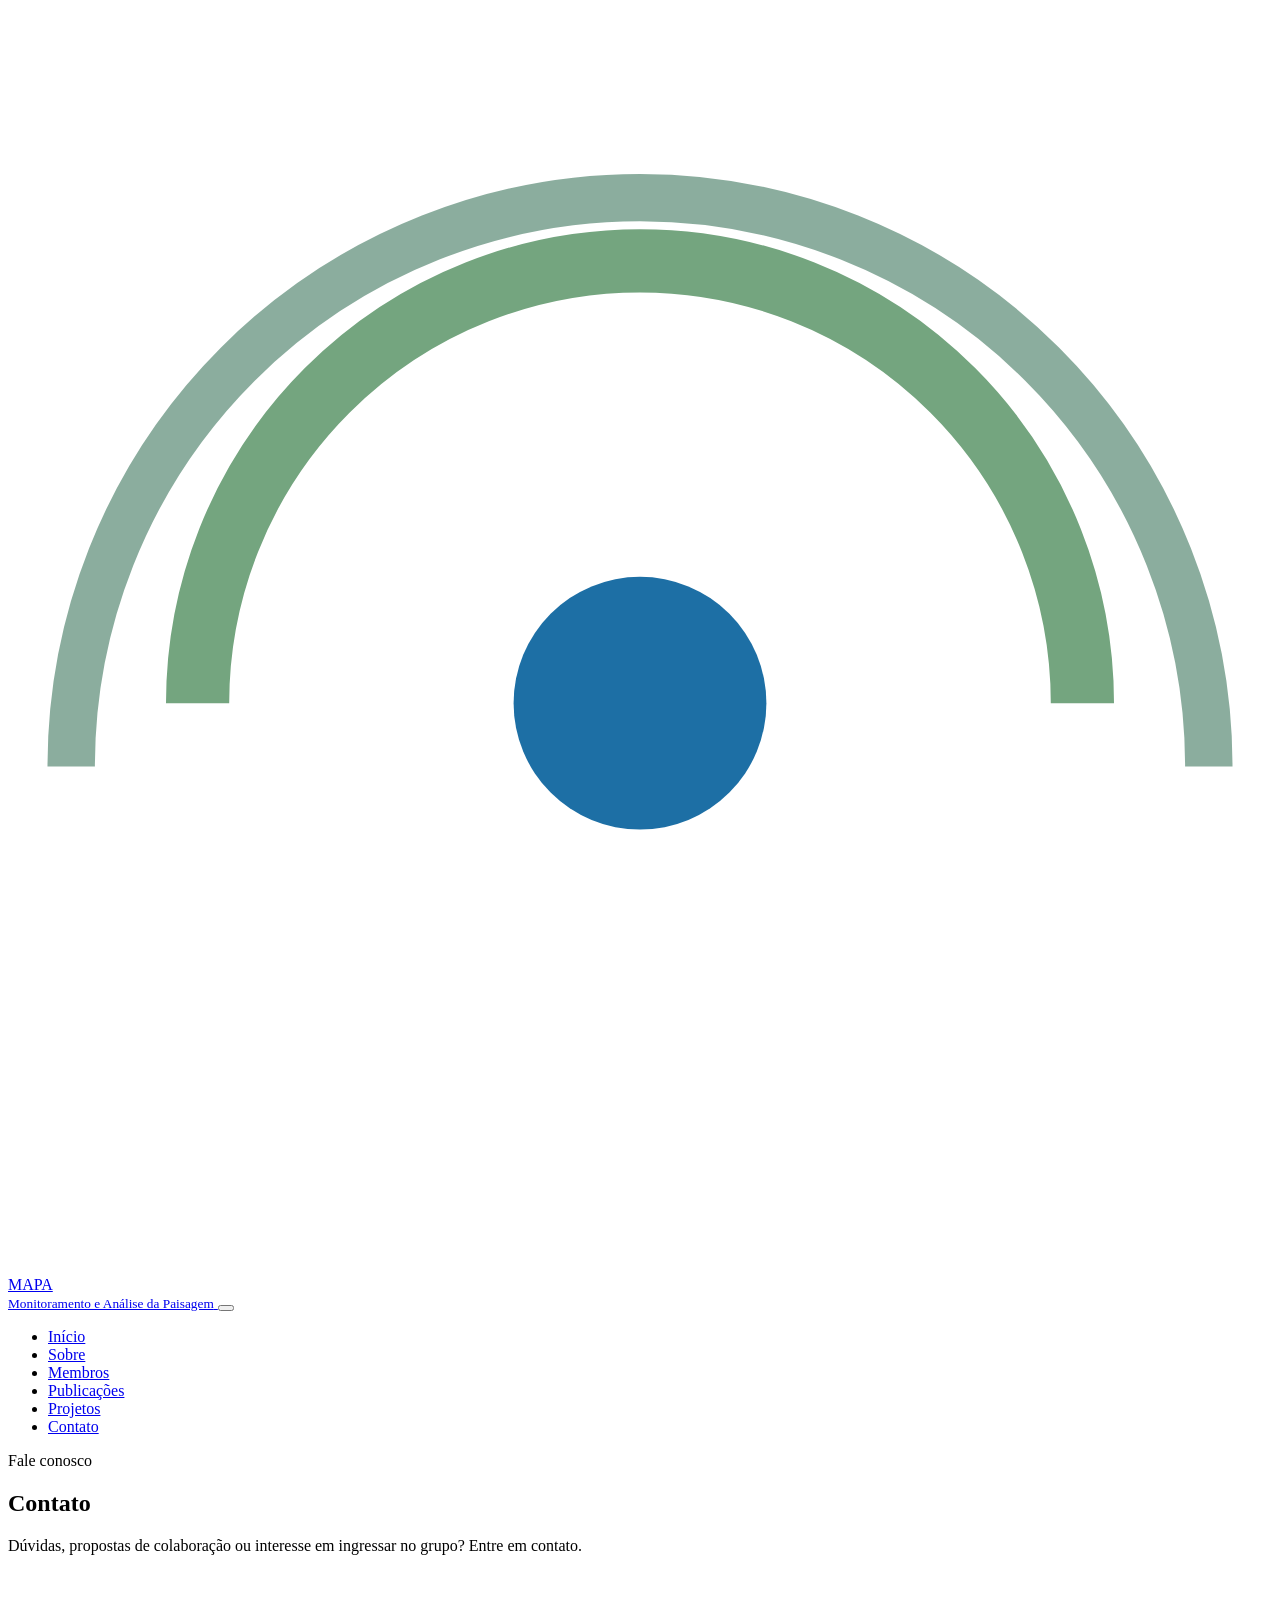
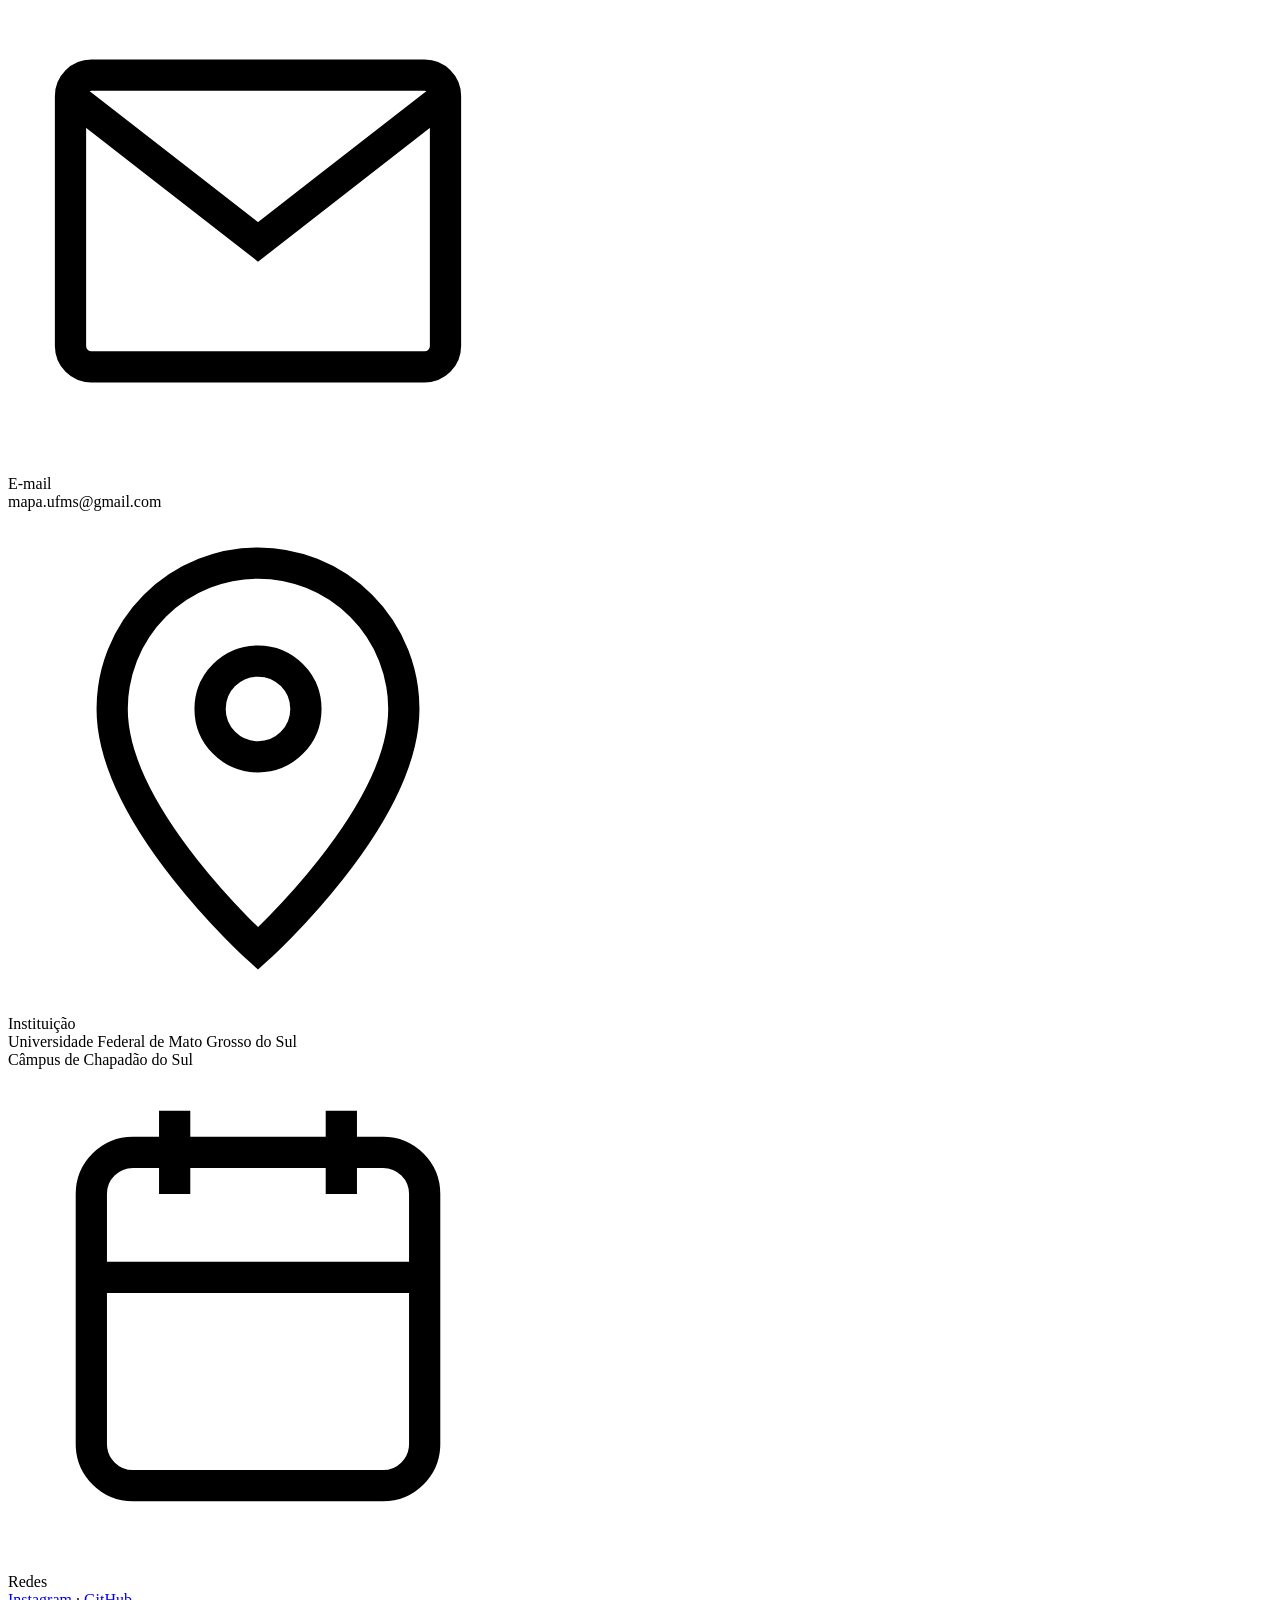
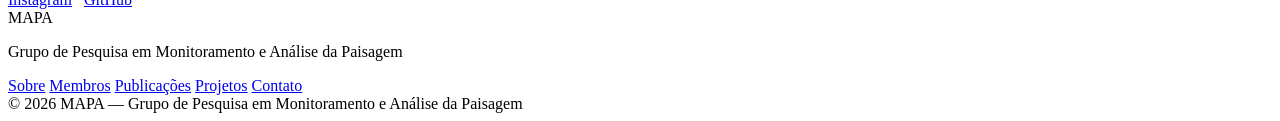
==== contato.html @ 9a860856 "Update contato.html" ====
<!DOCTYPE html>
<html lang="pt-BR">
<head>
<meta charset="UTF-8">
<meta name="viewport" content="width=device-width, initial-scale=1.0">
<title>Contato · MAPA</title>
<meta name="description" content="Fale com o grupo de pesquisa MAPa.">
<link rel="preconnect" href="https://fonts.googleapis.com">
<link rel="stylesheet" href="css/style.css">
</head>
<body>

<header class="site-header">
  <div class="wrap">
    <a href="index.html" class="brand">
      <svg class="brand-mark" viewBox="0 0 40 40" fill="none" xmlns="http://www.w3.org/2000/svg" aria-hidden="true">
        <path d="M2 24a18 18 0 1 1 36 0" stroke="#2D6A4F" stroke-width="1.5" opacity="0.55"/>
        <path d="M6 22a14 14 0 1 1 28 0" stroke="#74A57F" stroke-width="2"/>
        <circle cx="20" cy="22" r="4" fill="#1D6FA5"/>
      </svg>
      <span>MAPA<br><small>Monitoramento e Análise da Paisagem</small></span>
    </a>
    <button class="nav-toggle" aria-label="Abrir menu"><span></span><span></span><span></span></button>
    <nav class="primary-nav">
      <ul>
        <li><a href="index.html">Início</a></li>
        <li><a href="sobre.html">Sobre</a></li>
        <li><a href="membros.html">Membros</a></li>
        <li><a href="publicacoes.html">Publicações</a></li>
        <li><a href="projetos.html">Projetos</a></li>
        <li><a href="contato.html" class="active">Contato</a></li>
      </ul>
    </nav>
  </div>
</header>

<section class="page-hero">
  <div class="wrap">
    <div class="eyebrow">Fale conosco</div>
    <h1>Contato</h1>
    <p>Dúvidas, propostas de colaboração ou interesse em ingressar no grupo? Entre em contato.</p>
  </div>
</section>

<section class="section">
  <div class="wrap">
    <div class="contact-grid" style="grid-template-columns: 1fr; max-width: 500px;">
      <div>
        <div class="contact-item">
          <svg class="icon" viewBox="0 0 24 24" fill="none" xmlns="http://www.w3.org/2000/svg"><path d="M3 6l9 7 9-7" stroke="currentColor" stroke-width="1.5"/><rect x="3" y="5" width="18" height="14" rx="1" stroke="currentColor" stroke-width="1.5"/></svg>
          <div>
            <div class="label">E-mail</div>
            <div class="value">mapa.ufms@gmail.com</div>
          </div>
        </div>
        <div class="contact-item">
          <svg class="icon" viewBox="0 0 24 24" fill="none" xmlns="http://www.w3.org/2000/svg"><path d="M12 21s7-6.3 7-11.5A7 7 0 0 0 5 9.5C5 14.7 12 21 12 21z" stroke="currentColor" stroke-width="1.5"/><circle cx="12" cy="9.5" r="2.3" stroke="currentColor" stroke-width="1.5"/></svg>
          <div>
            <div class="label">Instituição</div>
            <div class="value">
              Universidade Federal de Mato Grosso do Sul<br>
              Câmpus de Chapadão do Sul
            </div>
          </div>
        </div>
        <div class="contact-item">
          <svg class="icon" viewBox="0 0 24 24" fill="none" xmlns="http://www.w3.org/2000/svg"><rect x="4" y="4" width="16" height="16" rx="2" stroke="currentColor" stroke-width="1.5"/><path d="M8 2v4M16 2v4M4 10h16" stroke="currentColor" stroke-width="1.5"/></svg>
          <div>
            <div class="label">Redes</div>
            <div class="value"><a href="www.instagram.com/mapa.ufms" style="text-decoration:underline;">Instagram</a> · <a href="https://github.com/MAPALab" target="_blank" style="text-decoration:underline;">GitHub</a></div>
          </div>
        </div>
      </div>
    </div>
  </div>
</section>

<footer class="site-footer">
  <div class="wrap">
    <div>
      <div class="foot-brand">MAPA</div>
      <p>Grupo de Pesquisa em Monitoramento e Análise da Paisagem</p>
    </div>
    <div class="foot-links">
      <a href="sobre.html">Sobre</a>
      <a href="membros.html">Membros</a>
      <a href="publicacoes.html">Publicações</a>
      <a href="projetos.html">Projetos</a>
      <a href="contato.html">Contato</a>
    </div>
  </div>
  <div class="wrap foot-bottom">
    © 2026 MAPA — Grupo de Pesquisa em Monitoramento e Análise da Paisagem
  </div>
</footer>

<script src="js/main.js"></script>
</body>
</html>
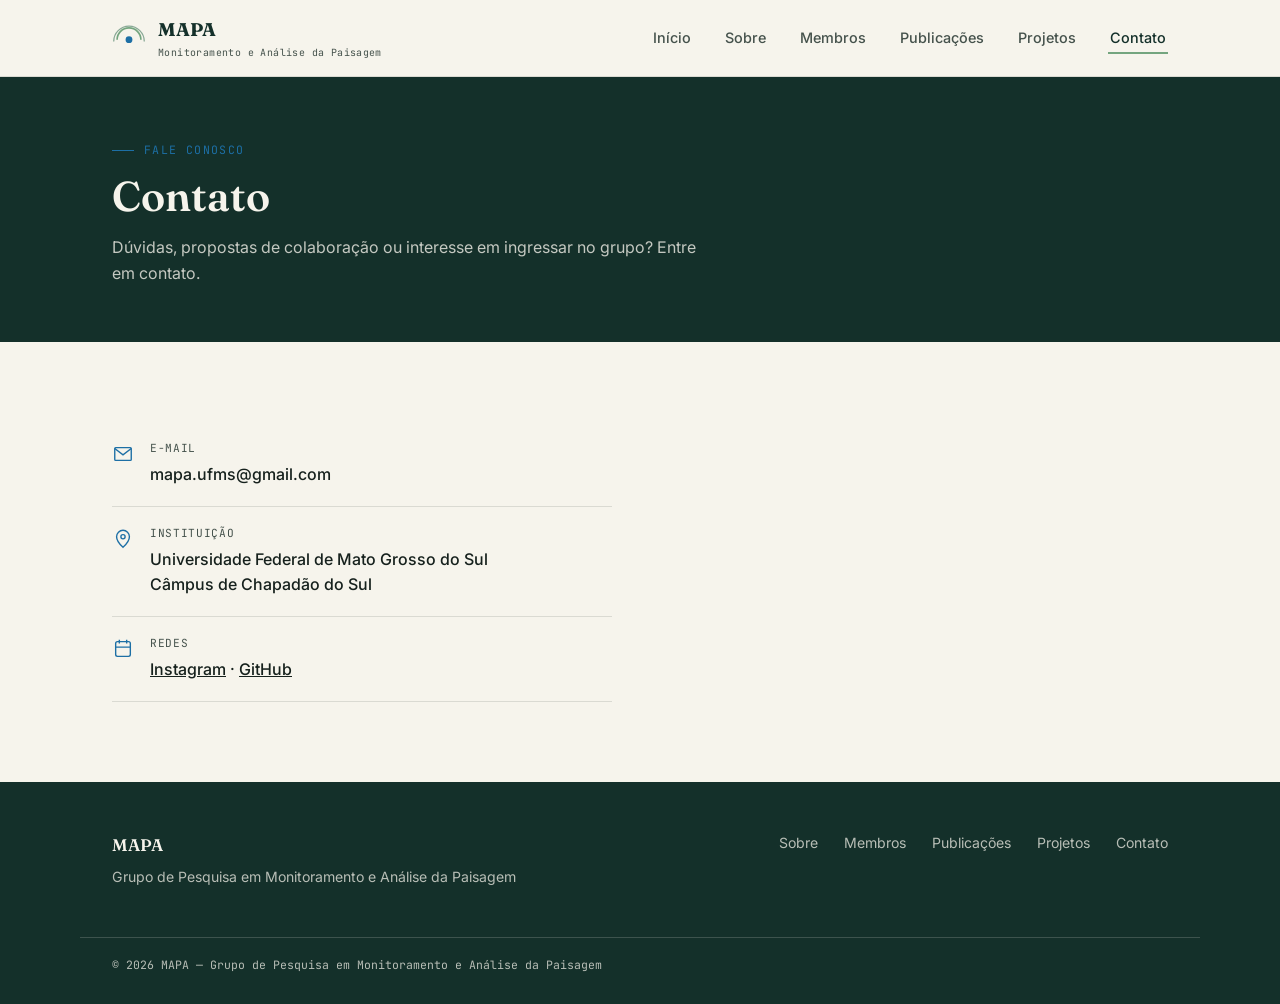
==== commit 845d530f: "Update contato.html" ====
--- a/contato.html
+++ b/contato.html
@@ -67,7 +67,7 @@
           <svg class="icon" viewBox="0 0 24 24" fill="none" xmlns="http://www.w3.org/2000/svg"><rect x="4" y="4" width="16" height="16" rx="2" stroke="currentColor" stroke-width="1.5"/><path d="M8 2v4M16 2v4M4 10h16" stroke="currentColor" stroke-width="1.5"/></svg>
           <div>
             <div class="label">Redes</div>
-            <div class="value"><a href="www.instagram.com/mapa.ufms" style="text-decoration:underline;">Instagram</a> · <a href="https://github.com/MAPALab" target="_blank" style="text-decoration:underline;">GitHub</a></div>
+            <div class="value"><a href="https://www.instagram.com/mapa.ufms/" target="_blank" style="text-decoration:underline;">Instagram</a> · <a href="https://github.com/mapaufms" target="_blank" style="text-decoration:underline;">GitHub</a></div>
           </div>
         </div>
       </div>
--- a/css/style.css
+++ b/css/style.css
@@ -0,0 +1,587 @@
+/* =========================================================
+   MAPa — Grupo de Pesquisa em Monitoramento e Análise da Paisagem
+   Design tokens
+   ========================================================= */
+
+@import url('https://fonts.googleapis.com/css2?family=Fraunces:ital,opsz,wght@0,9..144,400;0,9..144,500;0,9..144,600;0,9..144,700;1,9..144,500&family=Inter:wght@400;500;600;700&family=JetBrains+Mono:wght@400;500&display=swap');
+
+:root{
+  /* color */
+  --forest-deep:  #14302A;
+  --forest-mid:   #2D6A4F;
+  --moss:         #74A57F;
+  --sky-blue:     #1D6FA5;
+  --sky-pale:     #CFE3EE;
+  --paper:        #F6F4EC;
+  --paper-dim:    #EDEADF;
+  --ink:          #16211D;
+  --ink-soft:     #45524C;
+  --soil:         #B5651D;
+  --line:         rgba(22,33,29,0.12);
+  --line-on-dark: rgba(246,244,236,0.18);
+
+  /* type */
+  --font-display: 'Fraunces', serif;
+  --font-body: 'Inter', sans-serif;
+  --font-mono: 'JetBrains Mono', monospace;
+
+  /* layout */
+  --maxw: 1120px;
+  --radius: 3px;
+}
+
+*, *::before, *::after{ box-sizing: border-box; }
+
+html{ scroll-behavior: smooth; }
+
+body{
+  margin:0;
+  background: var(--paper);
+  color: var(--ink);
+  font-family: var(--font-body);
+  font-size: 16px;
+  line-height: 1.6;
+  -webkit-font-smoothing: antialiased;
+}
+
+img{ max-width:100%; display:block; }
+
+a{ color: inherit; text-decoration: none; }
+
+.wrap{
+  max-width: var(--maxw);
+  margin: 0 auto;
+  padding: 0 32px;
+}
+
+h1,h2,h3,h4{
+  font-family: var(--font-display);
+  font-weight: 600;
+  line-height: 1.15;
+  margin: 0;
+  color: var(--forest-deep);
+}
+
+h2{ font-size: 2rem; }
+h3{ font-size: 1.3rem; }
+
+p{ margin: 0 0 1em 0; }
+
+.eyebrow{
+  font-family: var(--font-mono);
+  font-size: 0.72rem;
+  letter-spacing: 0.12em;
+  text-transform: uppercase;
+  color: var(--sky-blue);
+  display:flex;
+  align-items:center;
+  gap: 10px;
+  margin-bottom: 14px;
+}
+.eyebrow::before{
+  content:"";
+  width: 22px; height: 1px;
+  background: var(--sky-blue);
+  display:inline-block;
+}
+
+/* focus visibility */
+a:focus-visible, button:focus-visible{
+  outline: 2px solid var(--sky-blue);
+  outline-offset: 3px;
+}
+
+@media (prefers-reduced-motion: reduce){
+  *{ animation: none !important; transition: none !important; }
+  html{ scroll-behavior: auto; }
+}
+
+/* =========================================================
+   Header / Nav
+   ========================================================= */
+
+.site-header{
+  position: sticky;
+  top: 0;
+  z-index: 50;
+  background: var(--paper);
+  border-bottom: 1px solid var(--line);
+}
+
+.site-header .wrap{
+  display:flex;
+  align-items:center;
+  justify-content:space-between;
+  height: 76px;
+}
+
+.brand{
+  display:flex;
+  align-items:center;
+  gap: 12px;
+  font-family: var(--font-display);
+  font-weight: 700;
+  font-size: 1.15rem;
+  color: var(--forest-deep);
+}
+
+.brand-mark{
+  width: 34px; height: 34px;
+  flex-shrink:0;
+}
+
+.brand small{
+  display:block;
+  font-family: var(--font-mono);
+  font-weight: 400;
+  font-size: 0.62rem;
+  letter-spacing: 0.04em;
+  color: var(--ink-soft);
+  text-transform: none;
+}
+
+nav.primary-nav ul{
+  list-style:none;
+  display:flex;
+  gap: 30px;
+  margin:0; padding:0;
+}
+
+nav.primary-nav a{
+  font-size: 0.9rem;
+  font-weight: 500;
+  color: var(--ink-soft);
+  padding: 6px 2px;
+  border-bottom: 2px solid transparent;
+  transition: color .15s ease, border-color .15s ease;
+}
+
+nav.primary-nav a:hover,
+nav.primary-nav a.active{
+  color: var(--forest-deep);
+  border-color: var(--moss);
+}
+
+.nav-toggle{
+  display:none;
+  background:none; border:none; cursor:pointer;
+  padding: 8px;
+}
+.nav-toggle span{
+  display:block; width: 22px; height: 2px; background: var(--forest-deep);
+  margin: 4px 0;
+}
+
+@media (max-width: 820px){
+  nav.primary-nav{
+    position:absolute;
+    top: 76px; left:0; right:0;
+    background: var(--paper);
+    border-bottom: 1px solid var(--line);
+    display:none;
+  }
+  nav.primary-nav.open{ display:block; }
+  nav.primary-nav ul{
+    flex-direction:column;
+    gap:0;
+    padding: 8px 32px 20px;
+  }
+  nav.primary-nav li{ border-bottom: 1px solid var(--line); }
+  nav.primary-nav a{ display:block; padding: 14px 0; border-bottom:none; }
+  .nav-toggle{ display:block; }
+}
+
+/* =========================================================
+   Hero
+   ========================================================= */
+
+.hero{
+  position:relative;
+  background: var(--forest-deep);
+  color: var(--paper);
+  overflow:hidden;
+  padding: 96px 0 0 0;
+}
+
+.hero-contours{
+  position:absolute;
+  inset:0;
+  width:100%;
+  height:100%;
+  opacity: 0.5;
+}
+
+.hero .wrap{
+  position:relative;
+  z-index:2;
+}
+
+.hero-inner{
+  max-width: 720px;
+  padding-bottom: 64px;
+}
+
+.hero .eyebrow{ color: var(--sky-pale); }
+.hero .eyebrow::before{ background: var(--sky-pale); }
+
+.hero h1{
+  color: var(--paper);
+  font-size: clamp(2.1rem, 4.2vw, 3.4rem);
+  margin-bottom: 20px;
+}
+
+.hero h1 em{
+  font-style: italic;
+  color: var(--moss);
+}
+
+.hero p.lede{
+  font-size: 1.1rem;
+  color: rgba(246,244,236,0.82);
+  max-width: 56ch;
+}
+
+.hero-actions{
+  display:flex;
+  gap: 16px;
+  margin-top: 28px;
+}
+
+.btn{
+  display:inline-flex;
+  align-items:center;
+  gap:8px;
+  padding: 12px 22px;
+  border-radius: var(--radius);
+  font-weight: 600;
+  font-size: 0.92rem;
+  border: 1px solid transparent;
+  cursor:pointer;
+}
+
+.btn-primary{
+  background: var(--moss);
+  color: var(--forest-deep);
+}
+.btn-primary:hover{ background: #86b491; }
+
+.btn-ghost{
+  border-color: var(--line-on-dark);
+  color: var(--paper);
+}
+.btn-ghost:hover{ border-color: var(--paper); }
+
+/* coordinate ticker */
+.ticker{
+  position: relative;
+  z-index: 2;
+  border-top: 1px solid var(--line-on-dark);
+  background: rgba(0,0,0,0.14);
+  overflow:hidden;
+  white-space:nowrap;
+}
+.ticker-track{
+  display:inline-flex;
+  align-items:center;
+  gap: 48px;
+  padding: 10px 0;
+  font-family: var(--font-mono);
+  font-size: 0.72rem;
+  letter-spacing: 0.03em;
+  color: var(--sky-pale);
+  animation: ticker-scroll 32s linear infinite;
+}
+.ticker-track span{ flex-shrink:0; }
+@keyframes ticker-scroll{
+  from{ transform: translateX(0); }
+  to{ transform: translateX(-50%); }
+}
+
+/* =========================================================
+   Focus areas / feature grid
+   ========================================================= */
+
+.section{ padding: 80px 0; }
+.section-tight{ padding: 56px 0; }
+.section-alt{ background: var(--paper-dim); }
+.section-dark{ background: var(--forest-deep); color: var(--paper); }
+
+.section-head{
+  max-width: 640px;
+  margin-bottom: 48px;
+}
+
+.section-head h2{ margin-bottom: 14px; }
+.section-dark .section-head h2{ color: var(--paper); }
+.section-head p{ color: var(--ink-soft); }
+.section-dark .section-head p{ color: rgba(246,244,236,0.75); }
+
+.grid-3{
+  display:grid;
+  grid-template-columns: repeat(3, 1fr);
+  gap: 28px;
+}
+.grid-2{
+  display:grid;
+  grid-template-columns: repeat(2, 1fr);
+  gap: 28px;
+}
+
+@media (max-width: 900px){
+  .grid-3{ grid-template-columns: 1fr; }
+  .grid-2{ grid-template-columns: 1fr; }
+}
+
+.card{
+  background: var(--paper);
+  border: 1px solid var(--line);
+  border-radius: var(--radius);
+  padding: 30px;
+}
+
+.card .icon{
+  width: 40px; height: 40px;
+  margin-bottom: 18px;
+  color: var(--sky-blue);
+}
+
+.card h3{ margin-bottom: 10px; }
+.card p{ color: var(--ink-soft); font-size: 0.95rem; margin-bottom: 0; }
+
+.card-index{
+  font-family: var(--font-mono);
+  font-size: 0.7rem;
+  color: var(--moss);
+  margin-bottom: 12px;
+  display:block;
+}
+
+/* =========================================================
+   Lists: publications, projects preview, members
+   ========================================================= */
+
+.list-row{
+  display:flex;
+  justify-content:space-between;
+  gap: 24px;
+  padding: 22px 0;
+  border-bottom: 1px solid var(--line);
+}
+.list-row:first-child{ border-top: 1px solid var(--line); }
+
+.list-row .meta{
+  font-family: var(--font-mono);
+  font-size: 0.75rem;
+  color: var(--ink-soft);
+  white-space: nowrap;
+  padding-top: 4px;
+}
+
+.list-row .title{
+  font-weight: 600;
+  color: var(--forest-deep);
+  margin-bottom: 4px;
+}
+
+.list-row .authors{
+  font-size: 0.88rem;
+  color: var(--ink-soft);
+}
+
+.section-foot{
+  margin-top: 30px;
+}
+
+.link-arrow{
+  font-weight: 600;
+  color: var(--sky-blue);
+  display:inline-flex;
+  align-items:center;
+  gap: 6px;
+}
+.link-arrow::after{ content:"→"; }
+
+/* project cards */
+.project-card{
+  border: 1px solid var(--line);
+  border-radius: var(--radius);
+  overflow:hidden;
+  background: var(--paper);
+}
+.project-card .tag-strip{
+  background: var(--forest-mid);
+  color: var(--paper);
+  font-family: var(--font-mono);
+  font-size: 0.68rem;
+  letter-spacing: 0.06em;
+  text-transform: uppercase;
+  padding: 8px 20px;
+}
+.project-card .body{ padding: 26px; }
+.project-card .status{
+  font-family: var(--font-mono);
+  font-size: 0.72rem;
+  color: var(--moss);
+  margin-bottom: 8px;
+  display:block;
+}
+
+/* =========================================================
+   Team / members
+   ========================================================= */
+
+.team-grid{
+  display:grid;
+  grid-template-columns: repeat(3, 1fr);
+  gap: 32px 28px;
+}
+@media (max-width: 900px){ .team-grid{ grid-template-columns: repeat(2,1fr); } }
+@media (max-width: 600px){ .team-grid{ grid-template-columns: 1fr; } }
+
+.member{
+  border-top: 2px solid var(--forest-mid);
+  padding-top: 16px;
+}
+.member .avatar{
+  width: 100%;
+  aspect-ratio: 1;
+  background: var(--paper-dim);
+  border: 1px solid var(--line);
+  border-radius: var(--radius);
+  margin-bottom: 14px;
+  display:flex;
+  align-items:center;
+  justify-content:center;
+  color: var(--moss);
+}
+.member h3{ font-size: 1.05rem; margin-bottom: 2px; }
+.member .role{
+  font-family: var(--font-mono);
+  font-size: 0.72rem;
+  color: var(--sky-blue);
+  text-transform: uppercase;
+  letter-spacing: 0.04em;
+  margin-bottom: 10px;
+  display:block;
+}
+.member p{ font-size: 0.88rem; color: var(--ink-soft); }
+.member .links{ display:flex; gap: 14px; margin-top: 10px; }
+.member .links a{
+  font-family: var(--font-mono);
+  font-size: 0.72rem;
+  color: var(--forest-mid);
+  border-bottom: 1px solid var(--moss);
+}
+
+.group-label{
+  font-family: var(--font-mono);
+  font-size: 0.78rem;
+  text-transform: uppercase;
+  letter-spacing: 0.08em;
+  color: var(--ink-soft);
+  border-bottom: 1px solid var(--line);
+  padding-bottom: 10px;
+  margin: 56px 0 30px;
+}
+.group-label:first-of-type{ margin-top: 0; }
+
+/* =========================================================
+   Page hero (inner pages, simpler than home)
+   ========================================================= */
+
+.page-hero{
+  background: var(--forest-deep);
+  color: var(--paper);
+  padding: 64px 0 40px;
+  position:relative;
+  overflow:hidden;
+}
+.page-hero .wrap{ position:relative; z-index:2; }
+.page-hero h1{ color: var(--paper); font-size: clamp(1.8rem, 3.5vw, 2.6rem); }
+.page-hero p{ color: rgba(246,244,236,0.78); max-width: 60ch; margin-top: 14px; }
+
+/* =========================================================
+   Contact
+   ========================================================= */
+
+.contact-grid{
+  display:grid;
+  grid-template-columns: 1fr 1fr;
+  gap: 50px;
+}
+@media (max-width: 800px){ .contact-grid{ grid-template-columns: 1fr; } }
+
+.contact-item{
+  display:flex;
+  gap: 16px;
+  padding: 18px 0;
+  border-bottom: 1px solid var(--line);
+}
+.contact-item .icon{ width: 22px; height:22px; color: var(--sky-blue); flex-shrink:0; margin-top: 3px; }
+.contact-item .label{
+  font-family: var(--font-mono);
+  font-size: 0.7rem;
+  text-transform: uppercase;
+  letter-spacing: 0.06em;
+  color: var(--ink-soft);
+  margin-bottom: 4px;
+}
+.contact-item .value{ font-weight: 500; }
+
+form.contact-form{ display:flex; flex-direction:column; gap: 16px; }
+form.contact-form label{
+  font-family: var(--font-mono);
+  font-size: 0.72rem;
+  text-transform: uppercase;
+  letter-spacing: 0.05em;
+  color: var(--ink-soft);
+  margin-bottom: 6px;
+  display:block;
+}
+form.contact-form input,
+form.contact-form textarea{
+  width:100%;
+  padding: 12px 14px;
+  border: 1px solid var(--line);
+  border-radius: var(--radius);
+  background: #fff;
+  font-family: var(--font-body);
+  font-size: 0.95rem;
+  color: var(--ink);
+}
+form.contact-form textarea{ resize: vertical; min-height: 120px; }
+form.contact-form button{ align-self:flex-start; margin-top: 6px; }
+
+/* =========================================================
+   Footer
+   ========================================================= */
+
+footer.site-footer{
+  background: var(--forest-deep);
+  color: rgba(246,244,236,0.72);
+  padding: 50px 0 30px;
+  font-size: 0.88rem;
+}
+footer.site-footer .wrap{
+  display:flex;
+  justify-content:space-between;
+  align-items:flex-start;
+  flex-wrap:wrap;
+  gap: 24px;
+}
+footer.site-footer .foot-brand{
+  font-family: var(--font-display);
+  font-weight: 600;
+  color: var(--paper);
+  font-size: 1.05rem;
+  margin-bottom: 8px;
+}
+footer.site-footer a:hover{ color: var(--paper); }
+footer.site-footer .foot-links{ display:flex; gap: 26px; }
+footer.site-footer .foot-bottom{
+  border-top: 1px solid var(--line-on-dark);
+  margin-top: 34px;
+  padding-top: 18px;
+  font-family: var(--font-mono);
+  font-size: 0.72rem;
+}
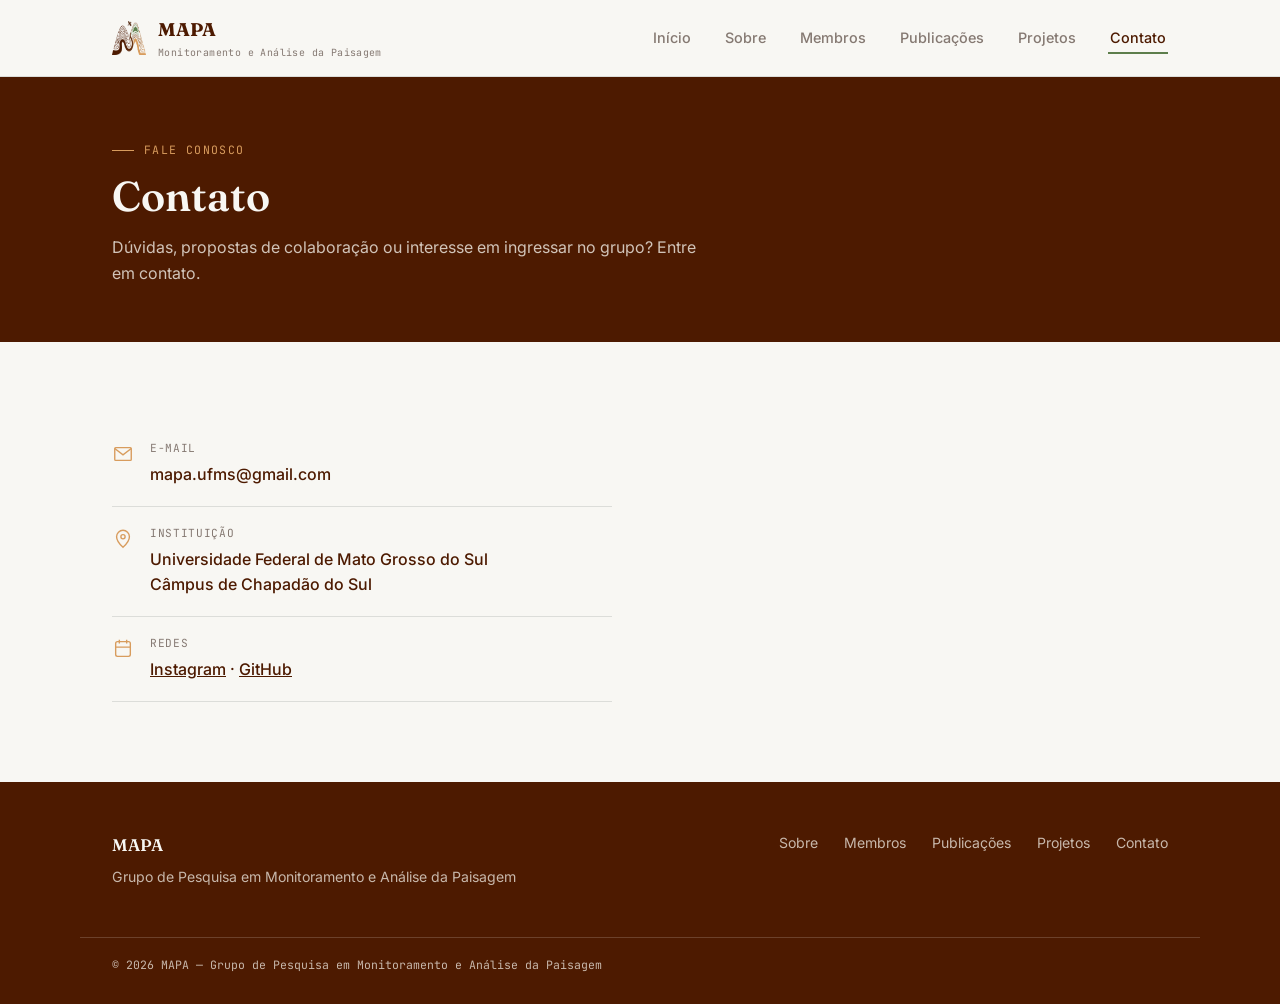
==== commit 32ecdb2d: "Update contato.html" ====
--- a/contato.html
+++ b/contato.html
@@ -13,12 +13,8 @@
 <header class="site-header">
   <div class="wrap">
     <a href="index.html" class="brand">
-      <svg class="brand-mark" viewBox="0 0 40 40" fill="none" xmlns="http://www.w3.org/2000/svg" aria-hidden="true">
-        <path d="M2 24a18 18 0 1 1 36 0" stroke="#2D6A4F" stroke-width="1.5" opacity="0.55"/>
-        <path d="M6 22a14 14 0 1 1 28 0" stroke="#74A57F" stroke-width="2"/>
-        <circle cx="20" cy="22" r="4" fill="#1D6FA5"/>
-      </svg>
-      <span>MAPA<br><small>Monitoramento e Análise da Paisagem</small></span>
+  <img src="images/logo.png" alt="Logo MAPa" class="brand-mark">
+  <span>MAPA<br><small>Monitoramento e Análise da Paisagem</small></span>
     </a>
     <button class="nav-toggle" aria-label="Abrir menu"><span></span><span></span><span></span></button>
     <nav class="primary-nav">
--- a/css/style.css
+++ b/css/style.css
@@ -7,16 +7,16 @@
 
 :root{
   /* color */
-  --forest-deep:  #14302A;
-  --forest-mid:   #2D6A4F;
-  --moss:         #74A57F;
-  --sky-blue:     #1D6FA5;
-  --sky-pale:     #CFE3EE;
-  --paper:        #F6F4EC;
-  --paper-dim:    #EDEADF;
-  --ink:          #16211D;
-  --ink-soft:     #45524C;
-  --soil:         #B5651D;
+  --forest-deep:  #4D1A00;   /* Bordô */
+  --forest-mid:   #4D1A00;   /* Bordô */
+  --moss:         #5D7E4B;   /* Verde Oliva Escuro */
+  --sky-blue:     #D89C5D;   /* Marrom Areia */
+  --sky-pale:     #EAC9A6;   /* Marrom Areia, clareado p/ texto sobre fundo escuro */
+  --paper:        #F8F7F3;   /* Branco Floral */
+  --paper-dim:    #F5EEE4;   /* Branco Floral, levemente aquecido */
+  --ink:          #4D1A00;   /* Bordô */
+  --ink-soft:     #857972;   /* tom suavizado p/ texto secundário */
+  --soil:         #4D1A00;
   --line:         rgba(22,33,29,0.12);
   --line-on-dark: rgba(246,244,236,0.18);
 
